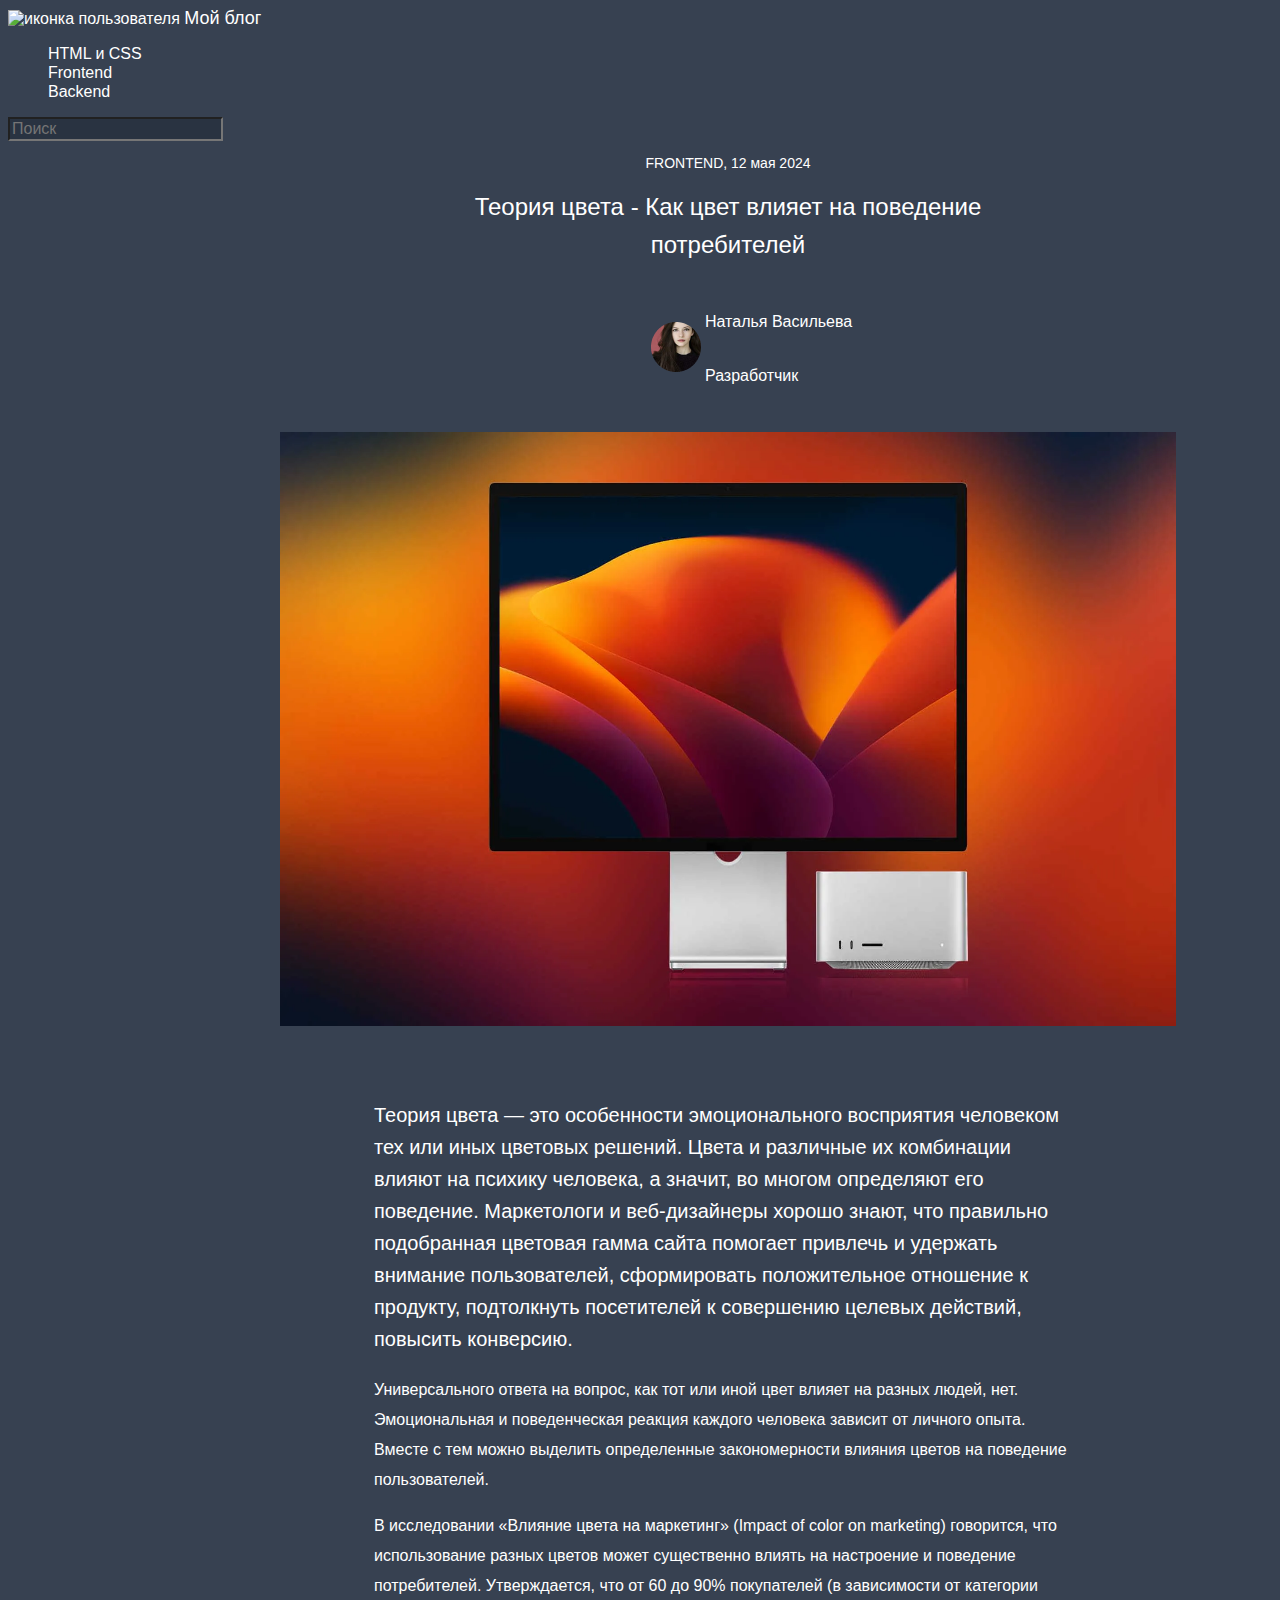
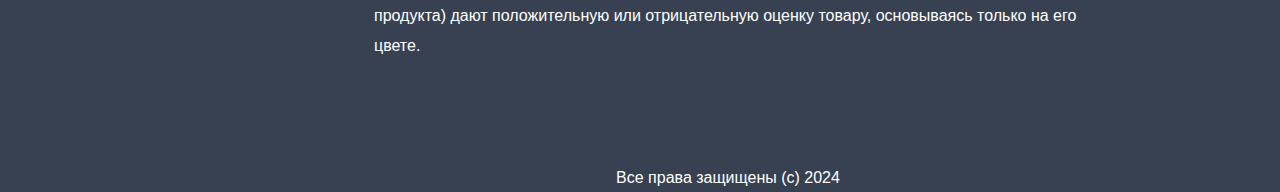
==== puprle-school/1-Blog/index.html @ d3e649f2 "blog-css-task" ====
<!DOCTYPE html>
<html lang="en">
<head>
    <meta charset="UTF-8">
    <meta name="viewport" content="width=device-width, initial-scale=1.0">
    <link rel="stylesheet" href="style.css">
    <title><Блог-1></title>
</head>
<body style: width="1440" height="1516">
    <header>
        <div>
        <a href="#">
            <img src="#" alt="иконка пользователя">
            <span class="my-blog">Мой блог</span>
        </a>
        </div>

        <nav>
            <ul>
                <li>
                    <a href="#">HTML и CSS</a>
                </li>
                <li>
                    <a href="#">Frontend</a>
                </li>
                <li>
                    <a href="#">Backend</a>
                </li>
            </ul>

            <form>
                <input type="search" placeholder="Поиск">
            </form>
        </nav>
    </header>

    <main>

        
        <p>FRONTEND, 12 мая 2024</p>
        <h1>Теория цвета - Как цвет влияет на поведение <br> потребителей</h1>

        <div class="avatar">
            <table>
            <tr>
                <td colspan="2" rowspan="2"><img src="Ellipse 1.png" width="50px" height="50px" alt="Аватар пользователя"></td>
            <td><p>Наталья Васильева</p></td></tr>
            <td><p>Разработчик</p></td>
        </table>
        </div>

        <div class="img-container">
            <img src="./4f3f91ff718dae25d01f84692996a2cd.png" width="896" height="594" alt="Imac - теория цвета">
        </div>
        
        <article>
            <p class="text-1">Теория цвета — это особенности эмоционального восприятия человеком тех или иных цветовых решений. Цвета и различные их комбинации влияют на психику человека, а значит, во многом определяют его поведение. Маркетологи и веб-дизайнеры хорошо знают, что правильно подобранная цветовая гамма сайта помогает привлечь и удержать внимание пользователей, сформировать положительное отношение к продукту, подтолкнуть посетителей к совершению целевых действий, повысить конверсию.</p>
        
            <p class="text-2">Универсального ответа на вопрос, как тот или иной цвет влияет на разных людей, нет. Эмоциональная и поведенческая реакция каждого человека зависит от личного опыта. Вместе с тем можно выделить определенные закономерности влияния цветов на поведение пользователей.</p>

                <p class="text-2">В исследовании «Влияние цвета на маркетинг» (Impact of color on marketing) говорится, что использование разных цветов может существенно влиять на настроение и поведение потребителей. Утверждается, что от 60 до 90% покупателей (в зависимости от категории продукта) дают положительную или отрицательную оценку товару, основываясь только на его цвете.</p>
        </article>
    </main>

    <footer>
        <p>Все права защищены (c) 2024</p>
    </footer>
</body>
</html>
---- puprle-school/1-Blog/style.css ----
body {
    background-color: rgba(55, 65, 81, 1);
    color: rgba(255, 255, 255, 1);
    width: 1440px;
    height: 1516px;
    font-family: "Roboto", sans-serif;
    font-weight: normal;
}

form > input {
    background-color: rgba(31, 41, 55, 0.6);
    font-size: 16px;
}

header a, ul {
    text-decoration: none;
    text-transform: none;
    color: rgba(255, 255, 255, 1);
    list-style: none;
}

.avatar {
    margin: 30px 586px 0 640px;
}

.img-container {
    margin: 28px 272px 0;
}

article {
    width: 708px;
    height: auto;
    margin: 69px auto 103px;
}


footer {
    text-align: center;
    }

main > p, main > h1 {
    text-align: center;
}

a span {
font-size: 18px;
line-height: 21px;
}

nav a {
    font-size: 16px;
    line-height: 18.75px;
}

main > p {
    font-size: 14px;
    line-height: 16.41px;
}

h1 {
    font-weight: normal;
    font-size: 24px;
    line-height: 38px;
}

.text-1 {
    font-size: 20px;
    line-height: 32px;
}

.text-2 {
    font-size: 16px;
    line-height: 30px;
}

footer > p {
    font-size: 16px;
    line-height: 28px;
}
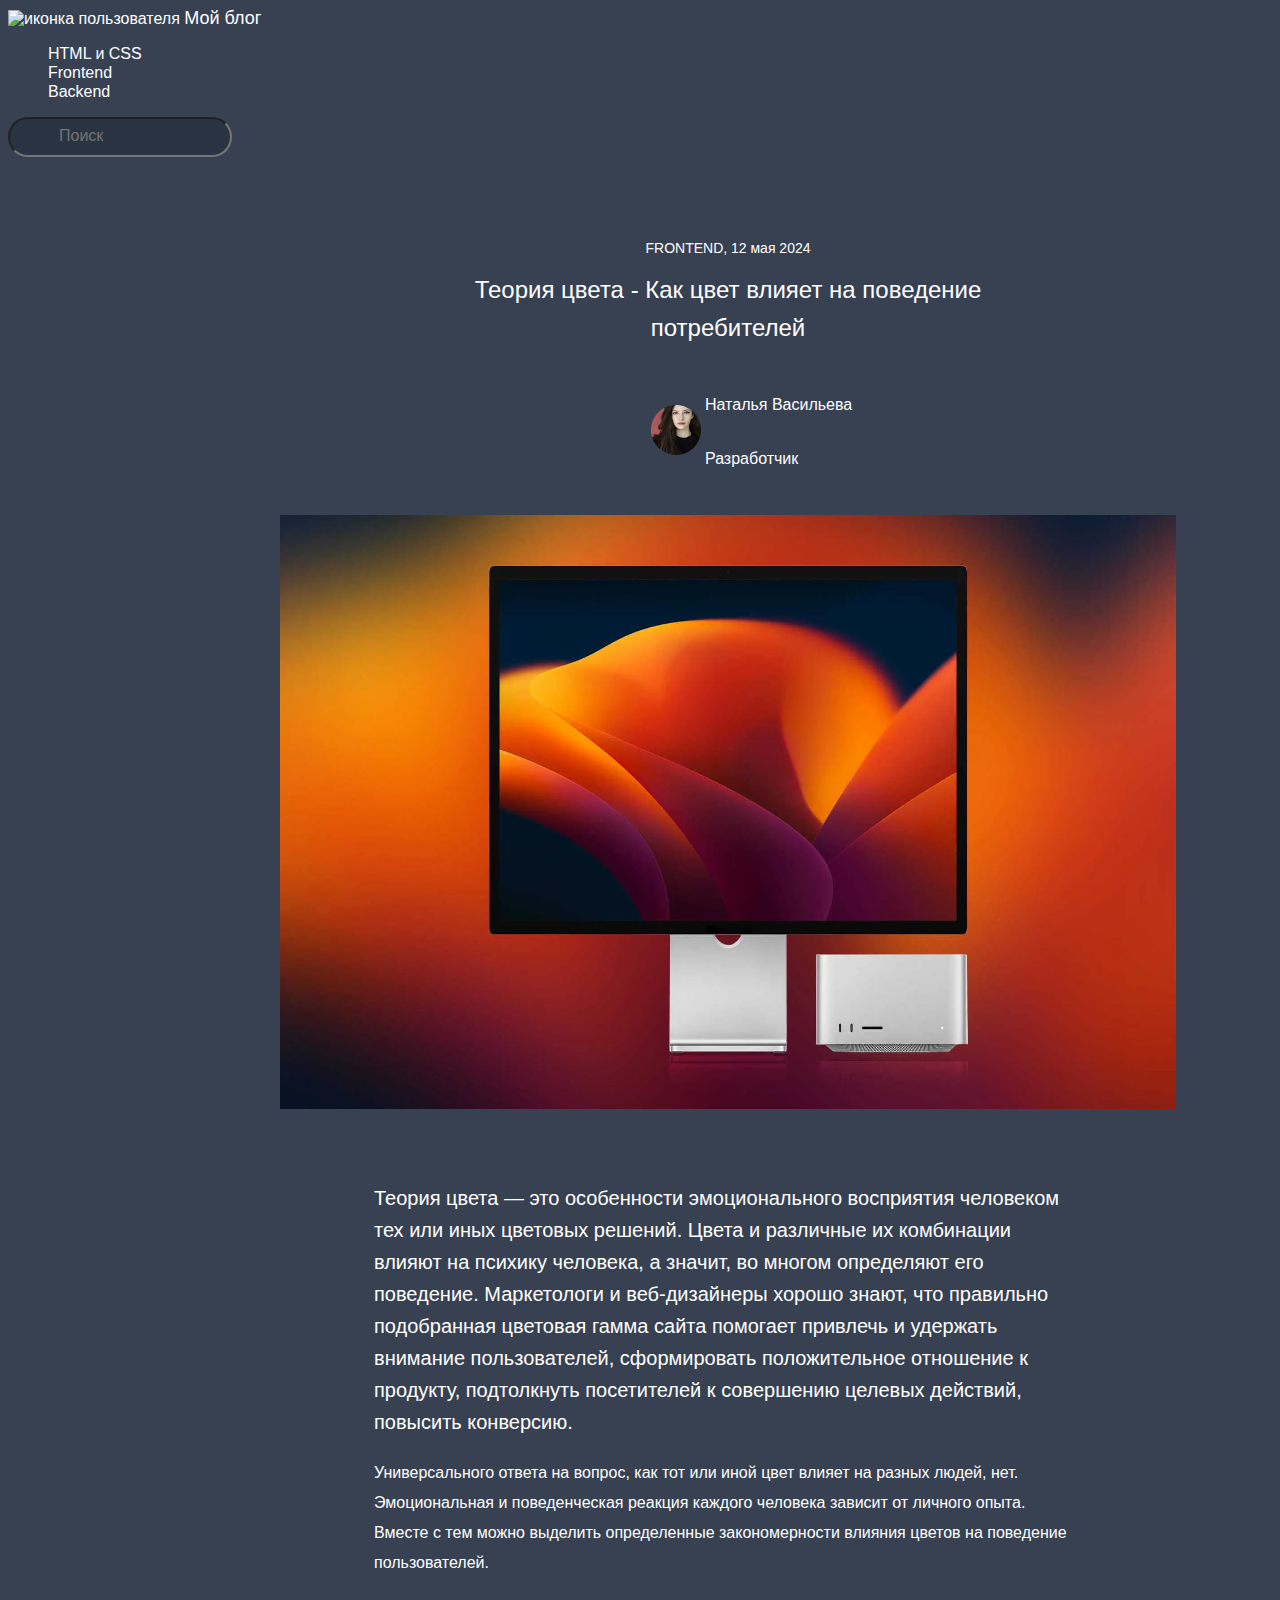
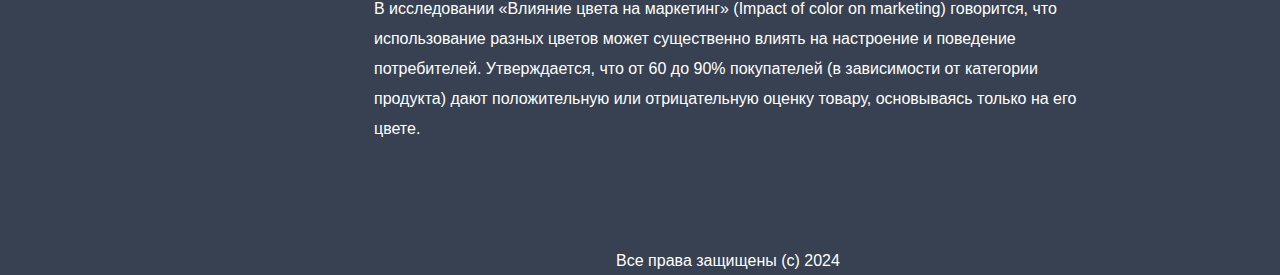
==== commit 032eec76: "Блог - этап 2" ====
--- a/puprle-school/1-Blog/index.html
+++ b/puprle-school/1-Blog/index.html
@@ -37,7 +37,7 @@
     <main>
 
         
-        <p>FRONTEND, 12 мая 2024</p>
+        <p class="title-p">FRONTEND, 12 мая 2024</p>
         <h1>Теория цвета - Как цвет влияет на поведение <br> потребителей</h1>
 
         <div class="avatar">
--- a/puprle-school/1-Blog/style.css
+++ b/puprle-school/1-Blog/style.css
@@ -10,6 +10,12 @@
 form > input {
     background-color: rgba(31, 41, 55, 0.6);
     font-size: 16px;
+    margin-bottom: 69px;
+    border-radius: 100px;
+    box-sizing: border-box;
+    width: 224px;
+    height: 40px;
+    padding: 9px 110px 12px 49px;
 }
 
 header a, ul {
@@ -20,25 +26,20 @@
 }
 
 .avatar {
-    margin: 30px 586px 0 640px;
+    margin: 0 586px 28px 640px;
 }
 
 .img-container {
-    margin: 28px 272px 0;
+    margin: 28px 272px 69px;
 }
 
 article {
     width: 708px;
     height: auto;
-    margin: 69px auto 103px;
+    margin: 0 auto 103px;
 }
 
-
-footer {
-    text-align: center;
-    }
-
-main > p, main > h1 {
+main > p, main > h1, footer {
     text-align: center;
 }
 
@@ -61,6 +62,8 @@
     font-weight: normal;
     font-size: 24px;
     line-height: 38px;
+    margin: 0;
+    margin-bottom: 30px;
 }
 
 .text-1 {
@@ -76,4 +79,8 @@
 footer > p {
     font-size: 16px;
     line-height: 28px;
+}
+
+.title-p {
+    margin-bottom: 14px;
 }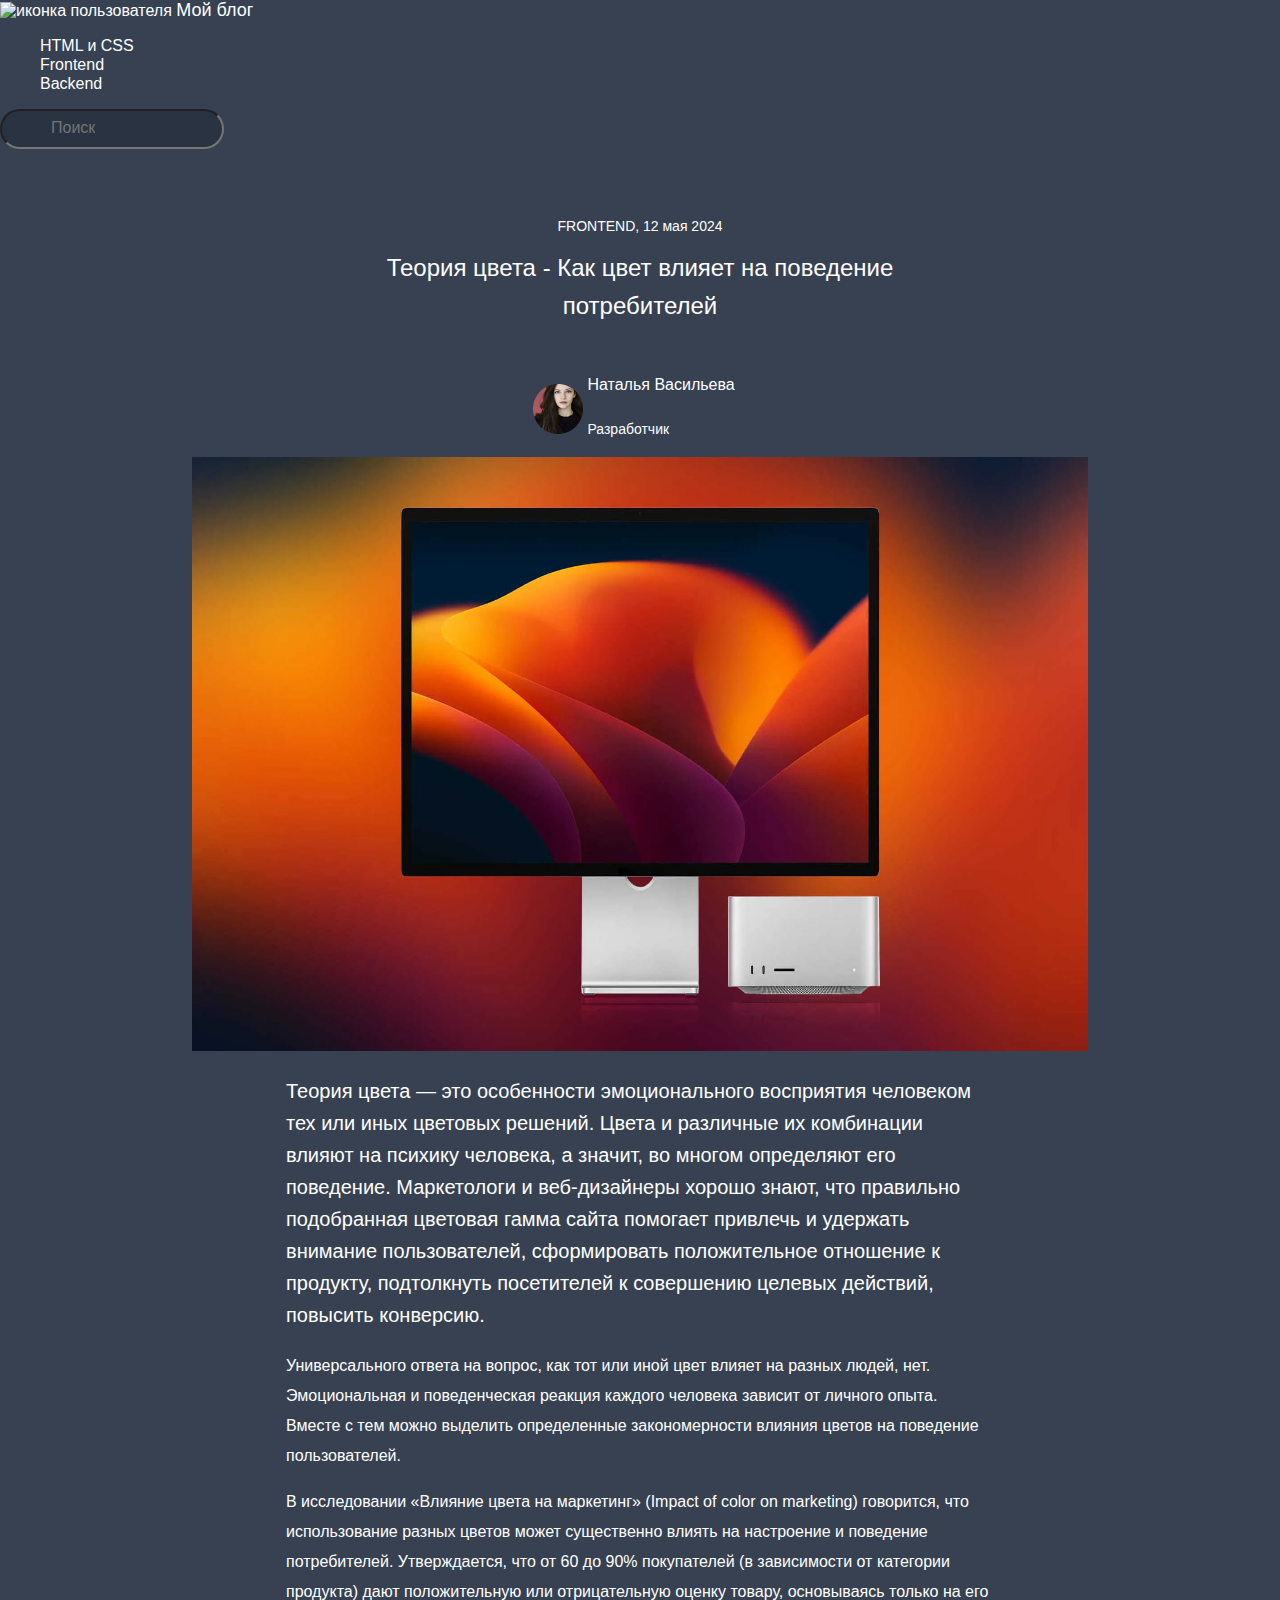
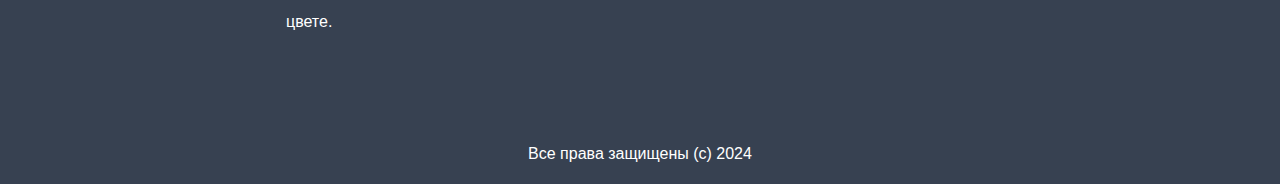
==== commit 06e0da61: "Убрал таблицу, сделал обертки" ====
--- a/puprle-school/1-Blog/index.html
+++ b/puprle-school/1-Blog/index.html
@@ -2,11 +2,10 @@
 <html lang="en">
 <head>
     <meta charset="UTF-8">
-    <meta name="viewport" content="width=device-width, initial-scale=1.0">
     <link rel="stylesheet" href="style.css">
     <title><Блог-1></title>
 </head>
-<body style: width="1440" height="1516">
+<body>
     <header>
         <div>
         <a href="#">
@@ -40,14 +39,19 @@
         <p class="title-p">FRONTEND, 12 мая 2024</p>
         <h1>Теория цвета - Как цвет влияет на поведение <br> потребителей</h1>
 
-        <div class="avatar">
-            <table>
-            <tr>
-                <td colspan="2" rowspan="2"><img src="Ellipse 1.png" width="50px" height="50px" alt="Аватар пользователя"></td>
-            <td><p>Наталья Васильева</p></td></tr>
-            <td><p>Разработчик</p></td>
-        </table>
+        <div class="avatar-container">
+            
+            <img src="/puprle-school/1-Blog/Ellipse 1.png" width="50" height="50" alt="Аватарка автора">
+            
+            <div class="avatar-text">
+            <p class="avatar-title1">Наталья Васильева</p>
+            <p class="avatar-title2">Разработчик</p>
+            </div>
+
         </div>
+
+
+
 
         <div class="img-container">
             <img src="./4f3f91ff718dae25d01f84692996a2cd.png" width="896" height="594" alt="Imac - теория цвета">
--- a/puprle-school/1-Blog/style.css
+++ b/puprle-school/1-Blog/style.css
@@ -1,21 +1,30 @@
+* {
+    box-sizing: border-box;
+}
+
 body {
     background-color: rgba(55, 65, 81, 1);
     color: rgba(255, 255, 255, 1);
-    width: 1440px;
-    height: 1516px;
+    max-width: 1440px;
     font-family: "Roboto", sans-serif;
     font-weight: normal;
+    margin: 0 auto;
 }
+
+header {
+    margin-bottom: 69px;
+}
+
+
 
 form > input {
     background-color: rgba(31, 41, 55, 0.6);
     font-size: 16px;
-    margin-bottom: 69px;
+    line-height: 18.75px;
     border-radius: 100px;
-    box-sizing: border-box;
     width: 224px;
     height: 40px;
-    padding: 9px 110px 12px 49px;
+    padding: 9px 112px 12px 49px;
 }
 
 header a, ul {
@@ -25,12 +34,10 @@
     list-style: none;
 }
 
-.avatar {
-    margin: 0 586px 28px 640px;
-}
 
 .img-container {
-    margin: 28px 272px 69px;
+    width: 896px;
+    margin: 0 auto;
 }
 
 article {
@@ -83,4 +90,24 @@
 
 .title-p {
     margin-bottom: 14px;
+}
+
+.avatar-container {
+    width: 214px;
+    margin: 0 auto;
+}
+
+.avatar-text {
+    display: inline-block;
+}
+
+.avatar-title1 {
+    font-size: 16px;
+    line-height: 28px;
+}
+
+.avatar-title2 {
+    width: 85px;
+    font-size: 14px;
+    line-height: 28px;
 }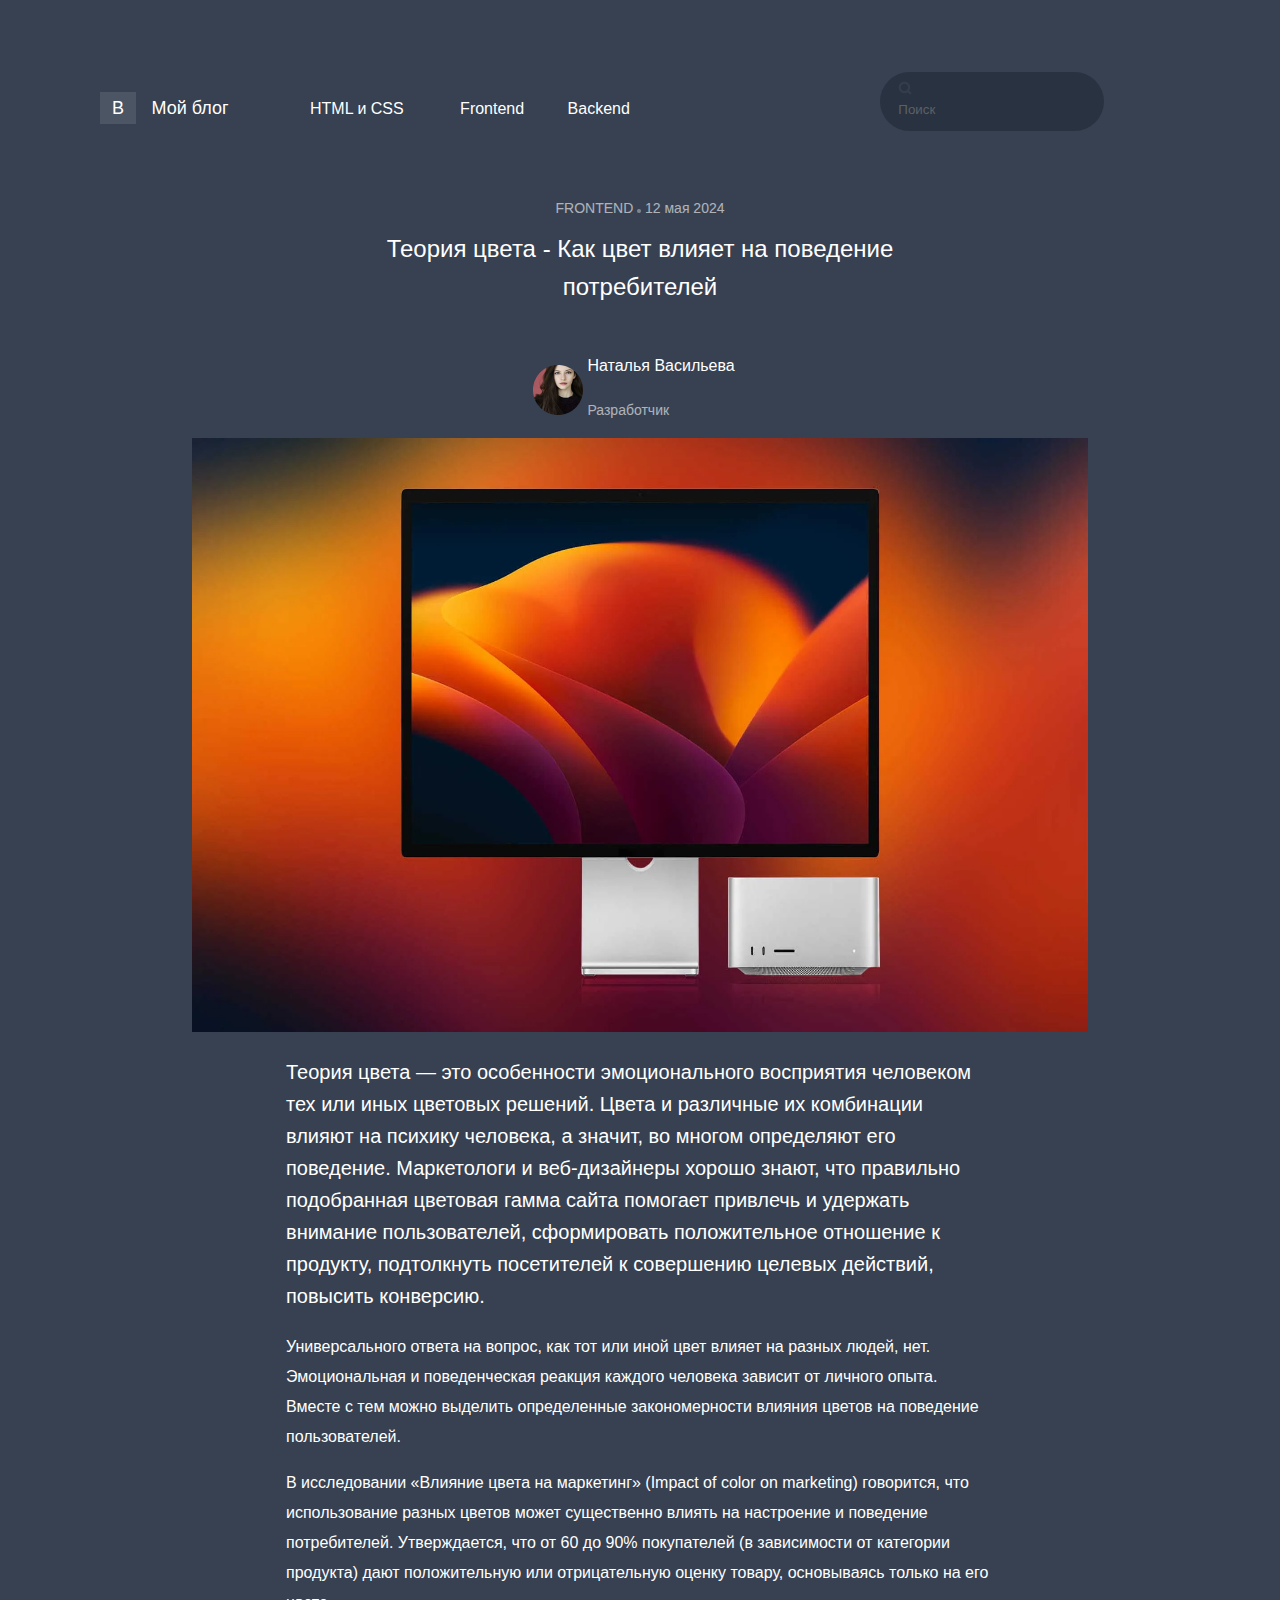
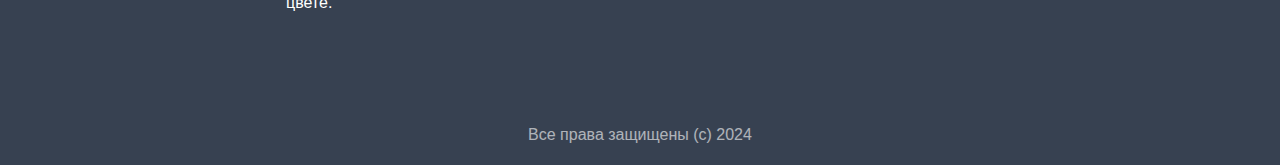
==== commit 6150ef04: "Вроде теперь более менее похоже" ====
--- a/puprle-school/1-Blog/index.html
+++ b/puprle-school/1-Blog/index.html
@@ -9,10 +9,10 @@
     <header>
         <div>
         <a href="#">
-            <img src="#" alt="иконка пользователя">
+            <span class="my-blog-pic">B</span>
             <span class="my-blog">Мой блог</span>
         </a>
-        </div>
+        
 
         <nav>
             <ul>
@@ -28,15 +28,19 @@
             </ul>
 
             <form>
-                <input type="search" placeholder="Поиск">
+                <label><img src="search.png" alt="иконка поиска" width="14px" height="14px" class="search">
+                    <input type="search" placeholder="Поиск">
+                </label>
             </form>
         </nav>
+
+        </div>
     </header>
 
     <main>
 
         
-        <p class="title-p">FRONTEND, 12 мая 2024</p>
+        <p class="title-p">FRONTEND <img src="Rectangle 5.png" width="4px" height="4px" alt="иконка точки"> 12 мая 2024</p>
         <h1>Теория цвета - Как цвет влияет на поведение <br> потребителей</h1>
 
         <div class="avatar-container">
--- a/puprle-school/1-Blog/style.css
+++ b/puprle-school/1-Blog/style.css
@@ -11,20 +11,41 @@
     margin: 0 auto;
 }
 
-header {
-    margin-bottom: 69px;
+header div {
+    width: 1080px;
+    margin: 72px auto 69px; 
+}
+
+header nav, li {
+    display: inline-block;
 }
 
 
-
-form > input {
-    background-color: rgba(31, 41, 55, 0.6);
+form{
+    display: inline-block;
+    background-color: rgba(31, 41, 55);
     font-size: 16px;
     line-height: 18.75px;
+    opacity: 0.6;
     border-radius: 100px;
     width: 224px;
-    height: 40px;
-    padding: 9px 112px 12px 49px;
+    padding: 9px 0 12px 18px;
+}
+
+form input {
+    background-color: rgba(31, 41, 55, 0.6);
+    padding: 0;
+    margin: 0;
+}
+
+[type="search"] {
+    border: none;
+    outline: none;
+}
+
+.search {
+    opacity: 0.9;
+    margin-right: 17px;
 }
 
 header a, ul {
@@ -32,6 +53,9 @@
     text-transform: none;
     color: rgba(255, 255, 255, 1);
     list-style: none;
+    margin:0;
+    padding: 0;
+    display: inline-block;
 }
 
 
@@ -42,7 +66,6 @@
 
 article {
     width: 708px;
-    height: auto;
     margin: 0 auto 103px;
 }
 
@@ -50,9 +73,33 @@
     text-align: center;
 }
 
-a span {
+.my-blog {
 font-size: 18px;
 line-height: 21px;
+margin-right: 77px;
+}
+
+.my-blog-pic {
+    width: 35px;
+    font-size: 18px;
+    line-height: 22.63px;
+    color: rgba(255, 255, 255, 1);
+    background-color: rgba(75, 85, 99, 1);
+    padding: 6px 12px;
+    margin: 72px 11px 0 0;
+
+}
+
+li:nth-child(1) {
+    margin-right: 52px;
+}
+
+li:nth-child(2) {
+    margin-right: 39px;
+}
+
+li:nth-child(3) {
+    margin-right: 246px;
 }
 
 nav a {
@@ -86,11 +133,15 @@
 footer > p {
     font-size: 16px;
     line-height: 28px;
+    opacity: 0.6;
 }
 
 .title-p {
     margin-bottom: 14px;
+    margin-top: 0;
+    opacity: 0.6;
 }
+
 
 .avatar-container {
     width: 214px;
@@ -110,4 +161,5 @@
     width: 85px;
     font-size: 14px;
     line-height: 28px;
+    opacity: 0.6;
 }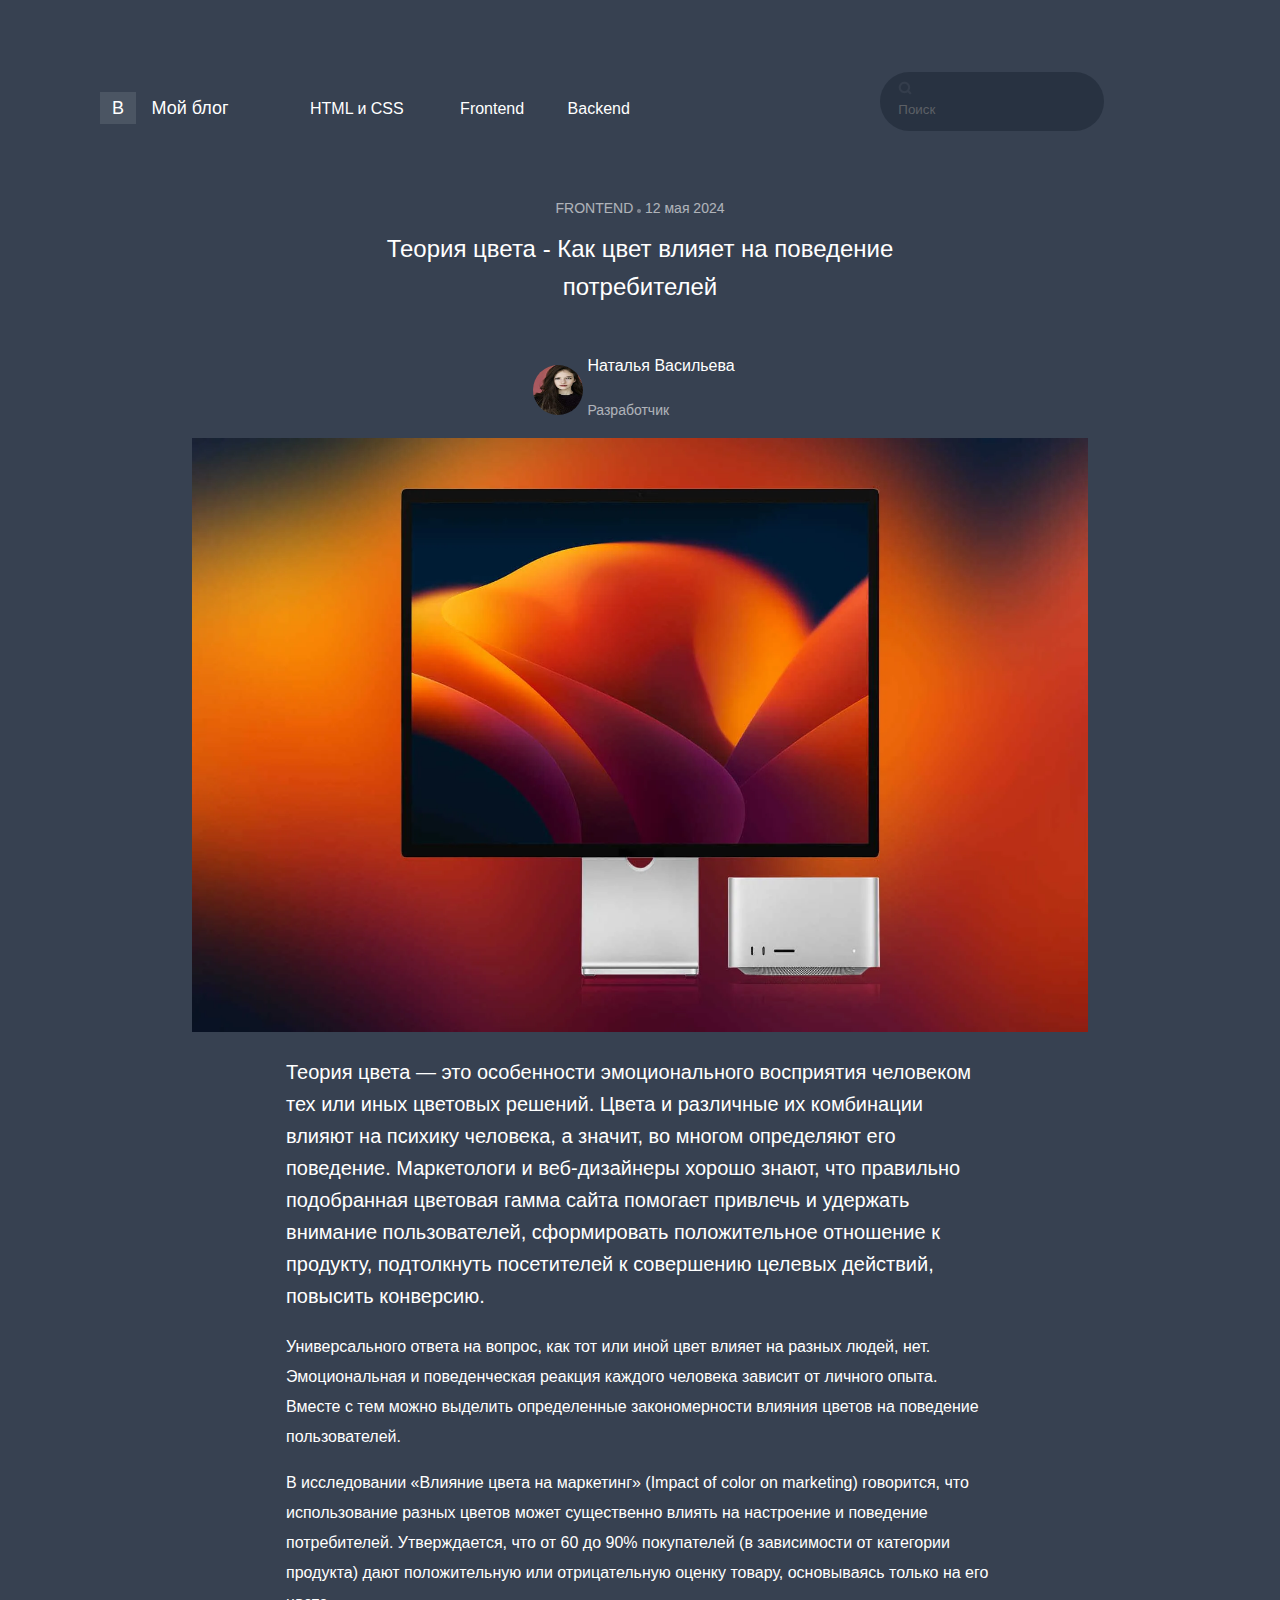
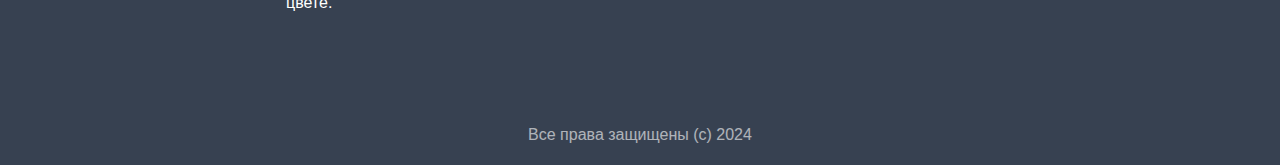
==== commit e5171dee: "Заменил аватарку автора, сделал округление рамок 50%" ====
--- a/puprle-school/1-Blog/index.html
+++ b/puprle-school/1-Blog/index.html
@@ -45,7 +45,7 @@
 
         <div class="avatar-container">
             
-            <img src="/puprle-school/1-Blog/Ellipse 1.png" width="50" height="50" alt="Аватарка автора">
+            <img src="author-photo.png" width="50" height="50" alt="Аватарка автора" class="ava-photo">
             
             <div class="avatar-text">
             <p class="avatar-title1">Наталья Васильева</p>
--- a/puprle-school/1-Blog/style.css
+++ b/puprle-school/1-Blog/style.css
@@ -62,6 +62,10 @@
 .img-container {
     width: 896px;
     margin: 0 auto;
+}
+
+.ava-photo {
+    border-radius: 50%;
 }
 
 article {
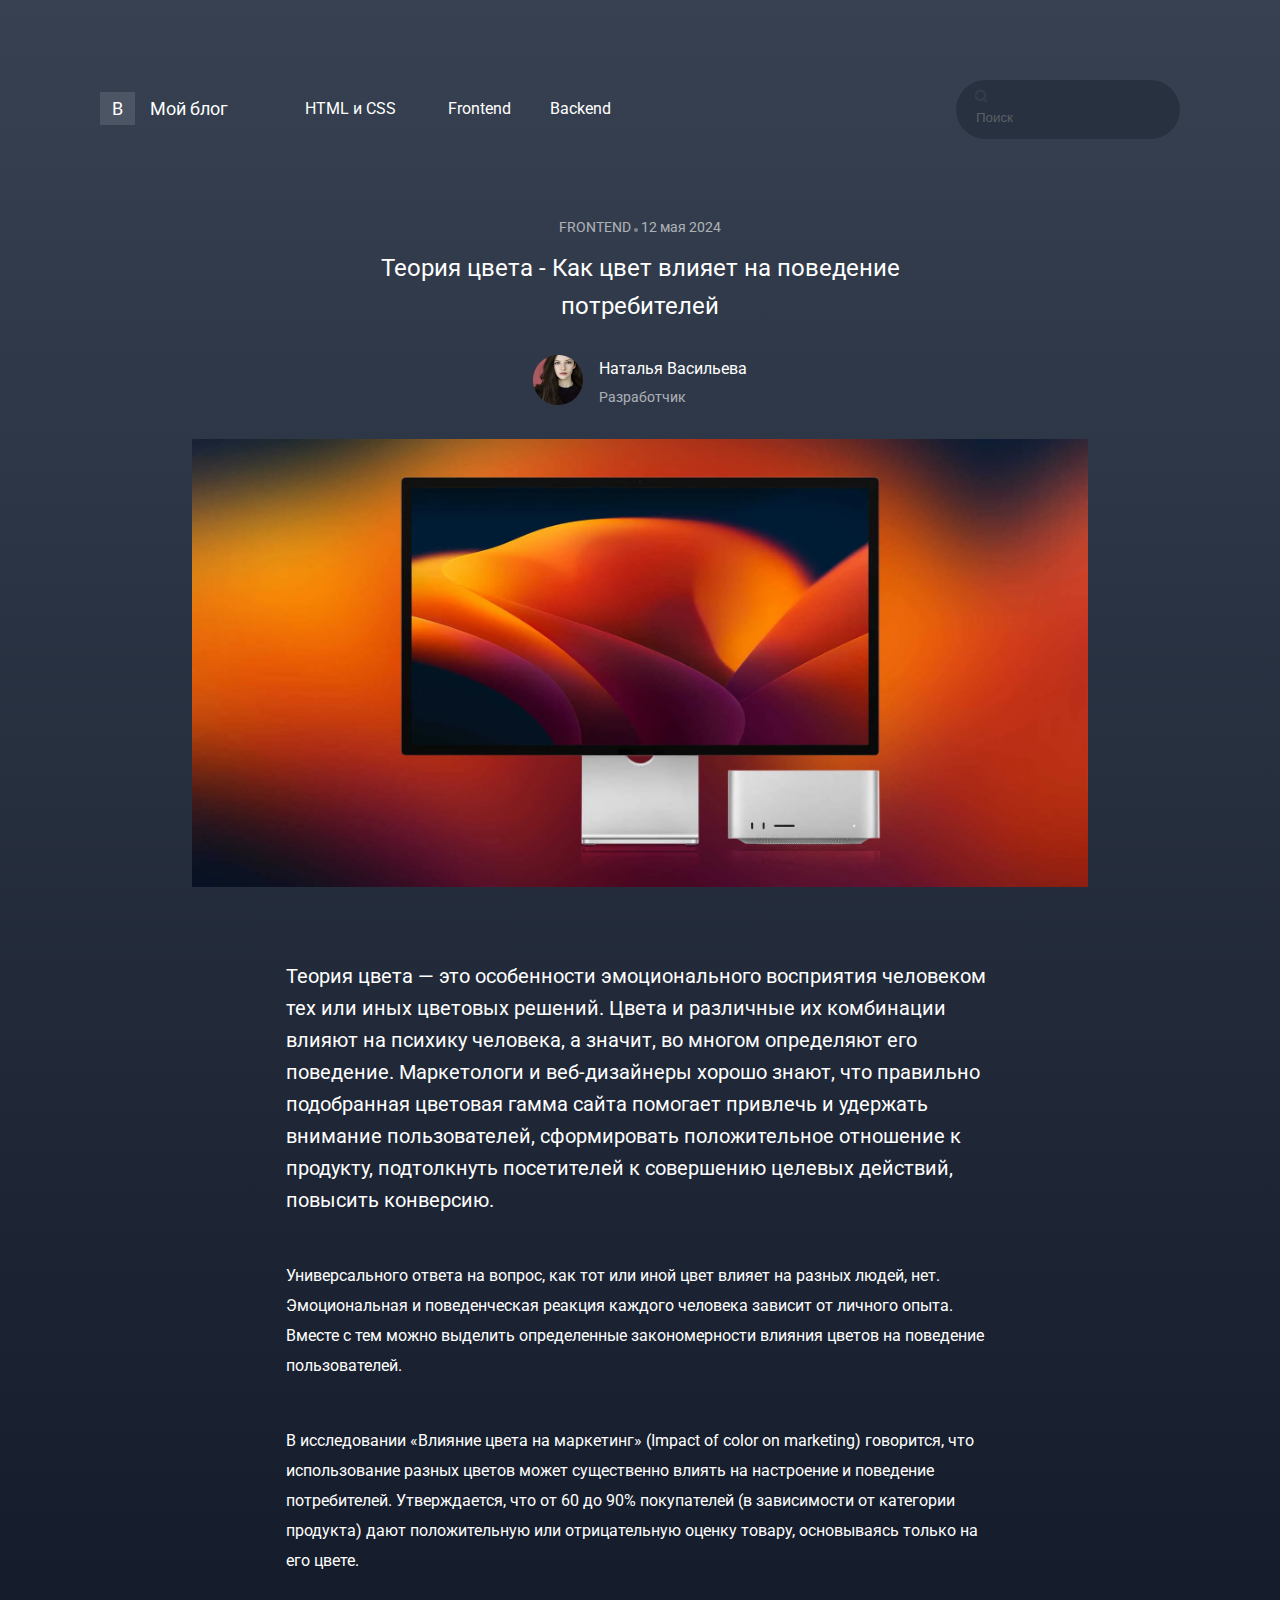
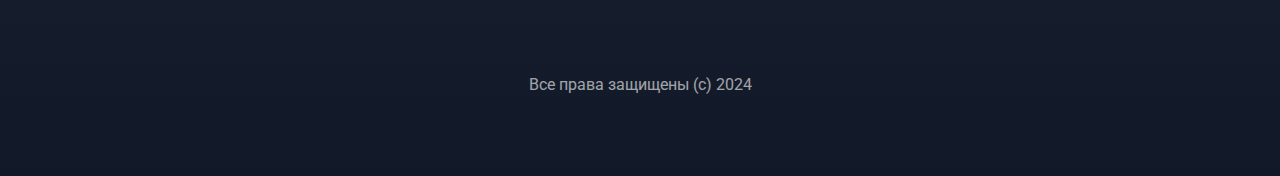
==== commit 8198341b: "Blog - Flex" ====
--- a/puprle-school/1-Blog/index.html
+++ b/puprle-school/1-Blog/index.html
@@ -3,36 +3,41 @@
 <head>
     <meta charset="UTF-8">
     <link rel="stylesheet" href="style.css">
+    <link rel="preconnect" href="https://fonts.googleapis.com">
+<link rel="preconnect" href="https://fonts.gstatic.com" crossorigin>
+<link href="https://fonts.googleapis.com/css2?family=Fira+Sans:ital,wght@0,100;0,200;0,300;0,400;0,500;0,600;0,700;0,800;0,900;1,100;1,200;1,300;1,400;1,500;1,600;1,700;1,800;1,900&family=Open+Sans:ital,wght@0,300..800;1,300..800&family=Roboto:ital,wght@0,100;0,300;0,400;0,500;0,700;0,900;1,100;1,300;1,400;1,500;1,700;1,900&display=swap" rel="stylesheet">
     <title><Блог-1></title>
 </head>
 <body>
     <header>
-        <div>
-        <a href="#">
-            <span class="my-blog-pic">B</span>
-            <span class="my-blog">Мой блог</span>
-        </a>
+        <div class="header-block">
+            <a href="#">
+                <span class="my-blog-pic">B</span>
+                <span class="my-blog">Мой блог</span>
+            </a>
         
 
-        <nav>
-            <ul>
-                <li>
-                    <a href="#">HTML и CSS</a>
-                </li>
-                <li>
-                    <a href="#">Frontend</a>
-                </li>
-                <li>
-                    <a href="#">Backend</a>
-                </li>
-            </ul>
+            <nav>
+                <ul class="header-list">
+                    <li>
+                        <a href="#">HTML и CSS</a>
+                    </li>
+                    <li>
+                        <a href="#">Frontend</a>
+                    </li>
+                    <li>
+                        <a href="#">Backend</a>
+                    </li>
+                </ul>
+            
+            </nav>
 
-            <form>
+            <form class="form-header">
                 <label><img src="search.png" alt="иконка поиска" width="14px" height="14px" class="search">
                     <input type="search" placeholder="Поиск">
                 </label>
             </form>
-        </nav>
+        
 
         </div>
     </header>
@@ -41,15 +46,15 @@
 
         
         <p class="title-p">FRONTEND <img src="Rectangle 5.png" width="4px" height="4px" alt="иконка точки"> 12 мая 2024</p>
-        <h1>Теория цвета - Как цвет влияет на поведение <br> потребителей</h1>
+        <h1>Теория цвета - Как цвет влияет на поведение потребителей</h1>
 
         <div class="avatar-container">
-            
-            <img src="author-photo.png" width="50" height="50" alt="Аватарка автора" class="ava-photo">
-            
+            <div class="avatar-con">
+                <img src="Ellipse 1.png" alt="Аватарка автора" class="ava-photo">
+            </div>
             <div class="avatar-text">
-            <p class="avatar-title1">Наталья Васильева</p>
-            <p class="avatar-title2">Разработчик</p>
+                <p class="avatar-title1">Наталья Васильева</p>
+                <p class="avatar-title2">Разработчик</p>
             </div>
 
         </div>
@@ -58,20 +63,20 @@
 
 
         <div class="img-container">
-            <img src="./4f3f91ff718dae25d01f84692996a2cd.png" width="896" height="594" alt="Imac - теория цвета">
+            <img src="./4f3f91ff718dae25d01f84692996a2cd.png" width="896" alt="Imac - теория цвета">
         </div>
         
         <article>
             <p class="text-1">Теория цвета — это особенности эмоционального восприятия человеком тех или иных цветовых решений. Цвета и различные их комбинации влияют на психику человека, а значит, во многом определяют его поведение. Маркетологи и веб-дизайнеры хорошо знают, что правильно подобранная цветовая гамма сайта помогает привлечь и удержать внимание пользователей, сформировать положительное отношение к продукту, подтолкнуть посетителей к совершению целевых действий, повысить конверсию.</p>
         
             <p class="text-2">Универсального ответа на вопрос, как тот или иной цвет влияет на разных людей, нет. Эмоциональная и поведенческая реакция каждого человека зависит от личного опыта. Вместе с тем можно выделить определенные закономерности влияния цветов на поведение пользователей.</p>
-
-                <p class="text-2">В исследовании «Влияние цвета на маркетинг» (Impact of color on marketing) говорится, что использование разных цветов может существенно влиять на настроение и поведение потребителей. Утверждается, что от 60 до 90% покупателей (в зависимости от категории продукта) дают положительную или отрицательную оценку товару, основываясь только на его цвете.</p>
+        
+            <p class="text-2">В исследовании «Влияние цвета на маркетинг» (Impact of color on marketing) говорится, что использование разных цветов может существенно влиять на настроение и поведение потребителей. Утверждается, что от 60 до 90% покупателей (в зависимости от категории продукта) дают положительную или отрицательную оценку товару, основываясь только на его цвете.</p>
         </article>
     </main>
 
     <footer>
         <p>Все права защищены (c) 2024</p>
     </footer>
-</body>
+        
 </html>--- a/puprle-school/1-Blog/style.css
+++ b/puprle-school/1-Blog/style.css
@@ -3,26 +3,24 @@
 }
 
 body {
-    background-color: rgba(55, 65, 81, 1);
+    background: linear-gradient(#374151, #111827);
     color: rgba(255, 255, 255, 1);
     max-width: 1440px;
     font-family: "Roboto", sans-serif;
     font-weight: normal;
-    margin: 0 auto;
+    margin: 80px auto 77px;
 }
 
-header div {
-    width: 1080px;
-    margin: 72px auto 69px; 
-}
-
-header nav, li {
-    display: inline-block;
+.header-block{
+    max-width: 1080px;
+    margin: 0 auto 80px;
+    display: flex;
+    align-items: center;
+    gap: 77px;
 }
 
 
-form{
-    display: inline-block;
+.form-header{
     background-color: rgba(31, 41, 55);
     font-size: 16px;
     line-height: 18.75px;
@@ -30,12 +28,15 @@
     border-radius: 100px;
     width: 224px;
     padding: 9px 0 12px 18px;
+    margin-left: auto;
+}
+
+.header-list {
+    display: flex;
 }
 
 form input {
     background-color: rgba(31, 41, 55, 0.6);
-    padding: 0;
-    margin: 0;
 }
 
 [type="search"] {
@@ -55,22 +56,24 @@
     list-style: none;
     margin:0;
     padding: 0;
-    display: inline-block;
 }
 
 
 .img-container {
-    width: 896px;
-    margin: 0 auto;
+    max-width: 896px;
+    max-height: 594px;
+    margin: 0 auto 69px;
 }
 
+
 .ava-photo {
-    border-radius: 50%;
+    width: 50px;
+    height: 50px;
 }
 
 article {
     width: 708px;
-    margin: 0 auto 103px;
+    margin: 0 auto 95px;
 }
 
 main > p, main > h1, footer {
@@ -80,7 +83,6 @@
 .my-blog {
 font-size: 18px;
 line-height: 21px;
-margin-right: 77px;
 }
 
 .my-blog-pic {
@@ -117,27 +119,33 @@
 }
 
 h1 {
+    max-width: 525px;
     font-weight: normal;
     font-size: 24px;
     line-height: 38px;
-    margin: 0;
+    margin: 0 auto;
     margin-bottom: 30px;
 }
 
 .text-1 {
     font-size: 20px;
     line-height: 32px;
+    margin-bottom: 45px;
 }
 
 .text-2 {
     font-size: 16px;
     line-height: 30px;
+    margin: 0;
+    margin-bottom: 45px;
 }
 
 footer > p {
     font-size: 16px;
     line-height: 28px;
     opacity: 0.6;
+    padding: 0;
+    margin: 0;
 }
 
 .title-p {
@@ -148,22 +156,28 @@
 
 
 .avatar-container {
-    width: 214px;
+    max-width: 214px;
     margin: 0 auto;
+    display: flex;
+    gap: 16px;
+    margin-bottom: 28px;
 }
 
 .avatar-text {
-    display: inline-block;
+    display: flex;
+    flex-direction: column;
+    align-items: flex-start;
 }
 
 .avatar-title1 {
     font-size: 16px;
     line-height: 28px;
+    margin: 0;
 }
 
 .avatar-title2 {
-    width: 85px;
     font-size: 14px;
     line-height: 28px;
     opacity: 0.6;
+    margin: 0;
 }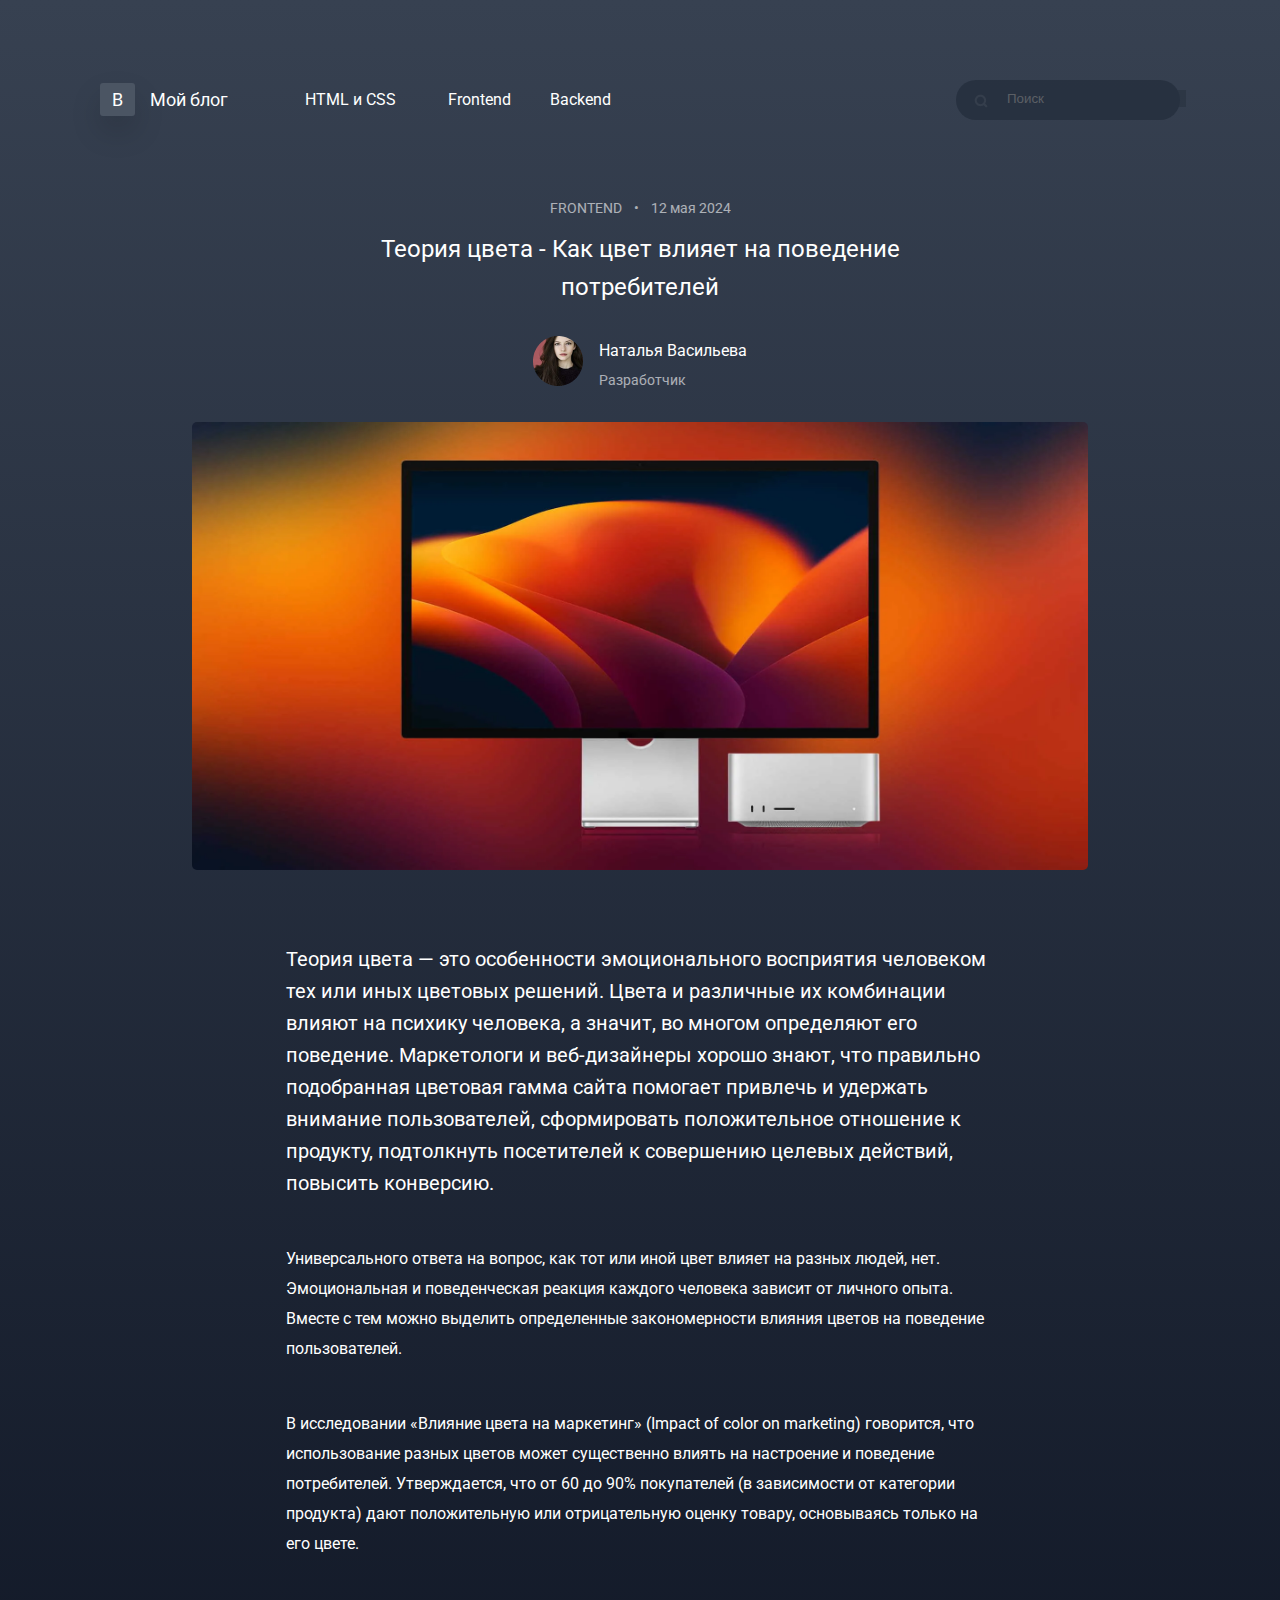
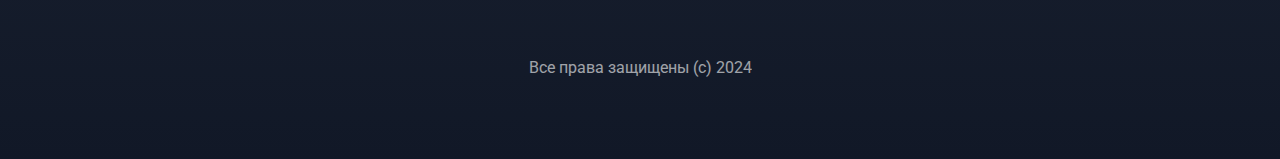
==== commit e9cb36a9: "Поменял все согласно комментариев в гите" ====
--- a/puprle-school/1-Blog/index.html
+++ b/puprle-school/1-Blog/index.html
@@ -32,12 +32,12 @@
             
             </nav>
 
-            <form class="form-header">
-                <label><img src="search.png" alt="иконка поиска" width="14px" height="14px" class="search">
-                    <input type="search" placeholder="Поиск">
-                </label>
+            <div class="form-search">
+            <form>
+                <input type="search" placeholder="Поиск" id="search" name="search">
             </form>
-        
+            <label for="search"><img src="search.png" alt="иконка поиска" class="search-img"></label>
+            </div>
 
         </div>
     </header>
@@ -45,7 +45,7 @@
     <main>
 
         
-        <p class="title-p">FRONTEND <img src="Rectangle 5.png" width="4px" height="4px" alt="иконка точки"> 12 мая 2024</p>
+        <p class="title-p"><span>FRONTEND</span> <span>&#149;</span> <span>12 мая 2024</span></p>
         <h1>Теория цвета - Как цвет влияет на поведение потребителей</h1>
 
         <div class="avatar-container">
--- a/puprle-school/1-Blog/style.css
+++ b/puprle-school/1-Blog/style.css
@@ -8,7 +8,15 @@
     max-width: 1440px;
     font-family: "Roboto", sans-serif;
     font-weight: normal;
-    margin: 80px auto 77px;
+    margin: 0 auto;
+}
+
+header {
+    padding-top: 80px;
+}
+
+footer {
+    padding-bottom: 77px;
 }
 
 .header-block{
@@ -19,20 +27,26 @@
     gap: 77px;
 }
 
+.header-list {
+    display: flex;
+    align-items: center;
+    gap: 39px;
+}
 
-.form-header{
+li:nth-child(1){
+    margin-right: 13px;
+}
+
+.form-search {
+    position: relative;
+    margin-left: auto;
     background-color: rgba(31, 41, 55);
     font-size: 16px;
     line-height: 18.75px;
     opacity: 0.6;
     border-radius: 100px;
     width: 224px;
-    padding: 9px 0 12px 18px;
-    margin-left: auto;
-}
-
-.header-list {
-    display: flex;
+    padding: 9px 11px 12px 49px;
 }
 
 form input {
@@ -44,9 +58,10 @@
     outline: none;
 }
 
-.search {
-    opacity: 0.9;
-    margin-right: 17px;
+.search-img {
+    position: absolute;
+    top: 14px;
+    left: 18px;
 }
 
 header a, ul {
@@ -63,6 +78,10 @@
     max-width: 896px;
     max-height: 594px;
     margin: 0 auto 69px;
+}
+
+.img-container img {
+    border-radius: 5px;
 }
 
 
@@ -92,20 +111,10 @@
     color: rgba(255, 255, 255, 1);
     background-color: rgba(75, 85, 99, 1);
     padding: 6px 12px;
-    margin: 72px 11px 0 0;
+    margin-right: 11px;
+    border-radius: 3px;
+    box-shadow: 0 15px 30px rgba(0, 0, 0, 0.15);
 
-}
-
-li:nth-child(1) {
-    margin-right: 52px;
-}
-
-li:nth-child(2) {
-    margin-right: 39px;
-}
-
-li:nth-child(3) {
-    margin-right: 246px;
 }
 
 nav a {
@@ -149,11 +158,12 @@
 }
 
 .title-p {
-    margin-bottom: 14px;
-    margin-top: 0;
+    margin: 0 0 14px;
     opacity: 0.6;
+    display: flex;
+    justify-content: center;
+    gap: 12px;
 }
-
 
 .avatar-container {
     max-width: 214px;
@@ -172,7 +182,7 @@
 .avatar-title1 {
     font-size: 16px;
     line-height: 28px;
-    margin: 0;
+    margin: 1px 0;
 }
 
 .avatar-title2 {
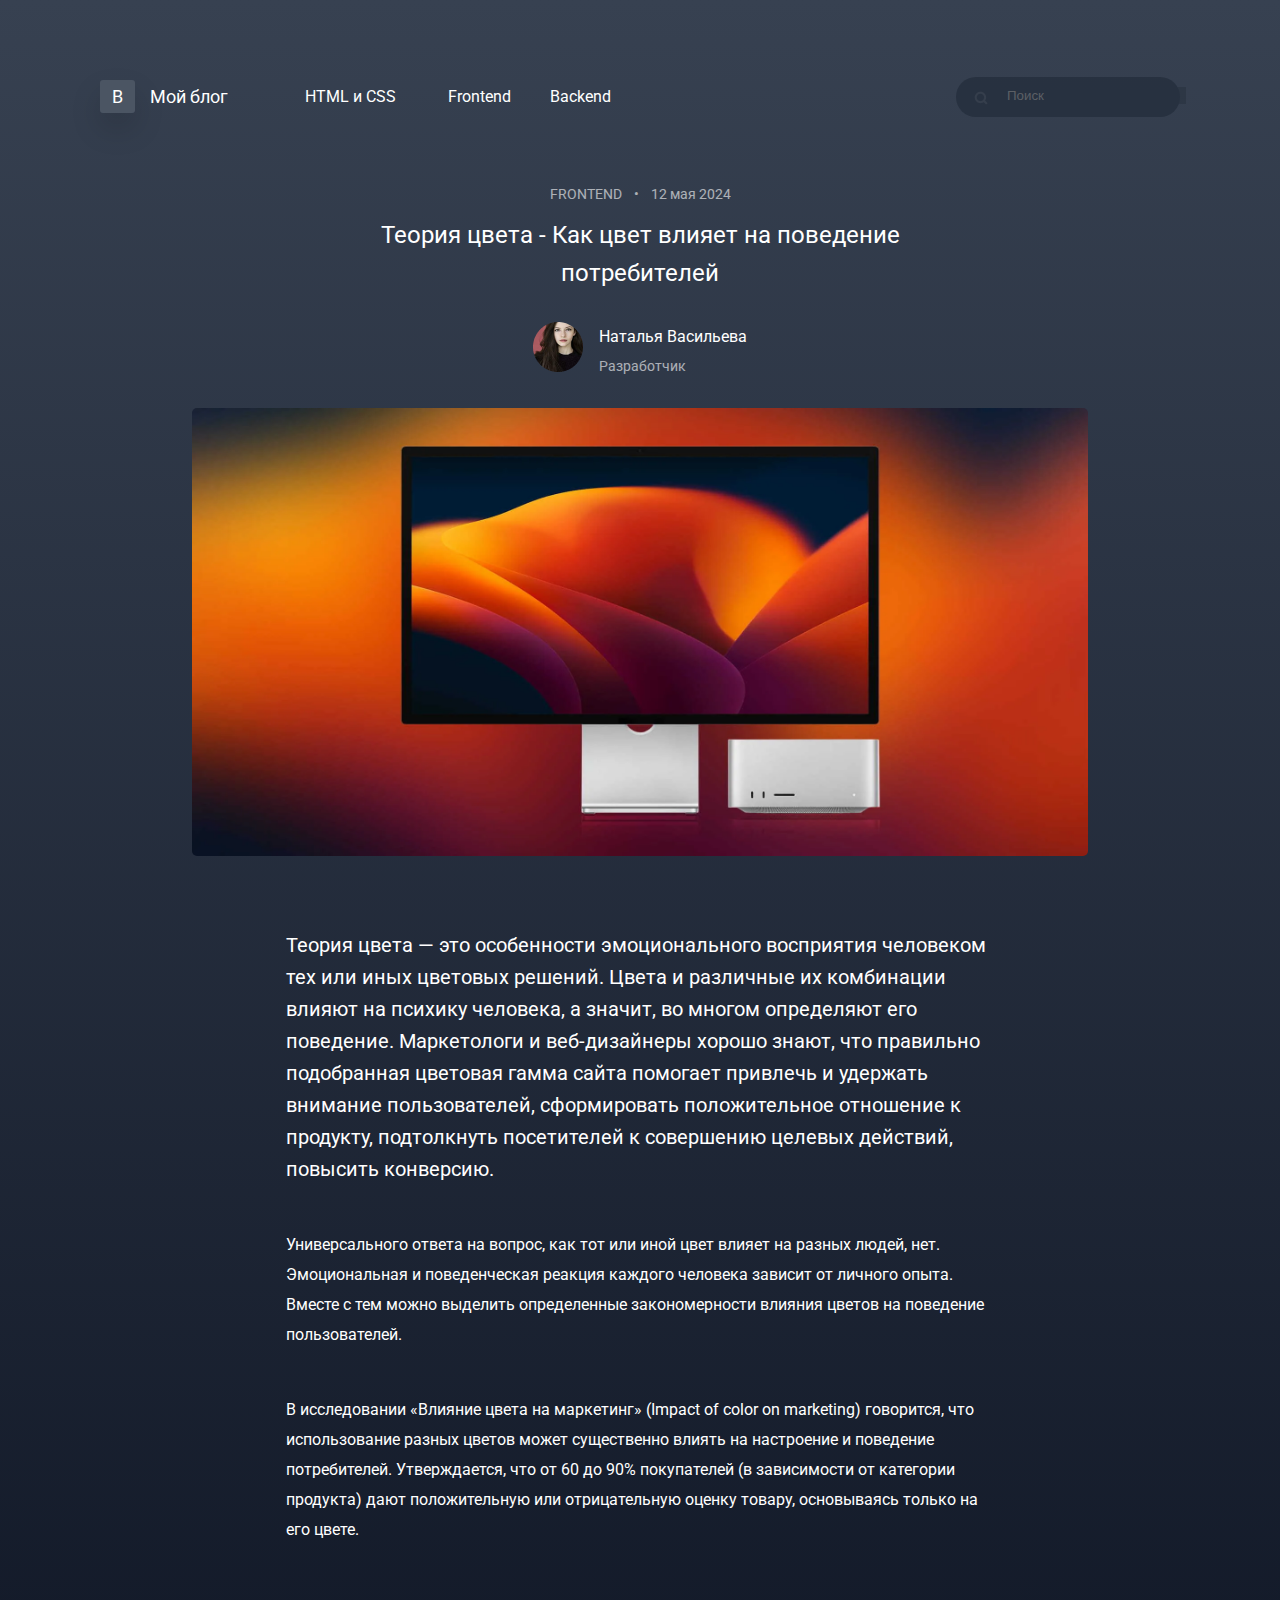
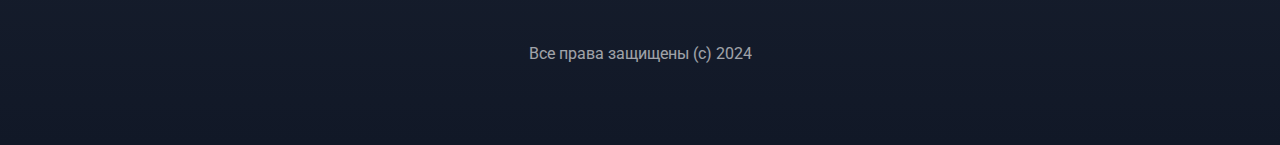
==== commit 7ef47e51: "Flex - изменения" ====
--- a/puprle-school/1-Blog/index.html
+++ b/puprle-school/1-Blog/index.html
@@ -10,7 +10,7 @@
 </head>
 <body>
     <header>
-        <div class="header-block">
+        
             <a href="#">
                 <span class="my-blog-pic">B</span>
                 <span class="my-blog">Мой блог</span>
@@ -33,13 +33,13 @@
             </nav>
 
             <div class="form-search">
-            <form>
-                <input type="search" placeholder="Поиск" id="search" name="search">
-            </form>
-            <label for="search"><img src="search.png" alt="иконка поиска" class="search-img"></label>
+                <form>
+                    <input type="search" placeholder="Поиск" id="search" name="search">
+                </form>
+                <label for="search"><img src="search.png" alt="иконка поиска" class="search-img"></label>
             </div>
 
-        </div>
+        </>
     </header>
 
     <main>
--- a/puprle-school/1-Blog/style.css
+++ b/puprle-school/1-Blog/style.css
@@ -12,25 +12,23 @@
 }
 
 header {
-    padding-top: 80px;
+    max-width: 1080px;
+    margin: 77px auto 69px;
+    display: flex;
+    align-items: center;
+    gap: 77px;
+    justify-content: space-between;
 }
 
 footer {
     padding-bottom: 77px;
 }
 
-.header-block{
-    max-width: 1080px;
-    margin: 0 auto 80px;
-    display: flex;
-    align-items: center;
-    gap: 77px;
-}
-
 .header-list {
     display: flex;
     align-items: center;
     gap: 39px;
+    flex: 1;
 }
 
 li:nth-child(1){
